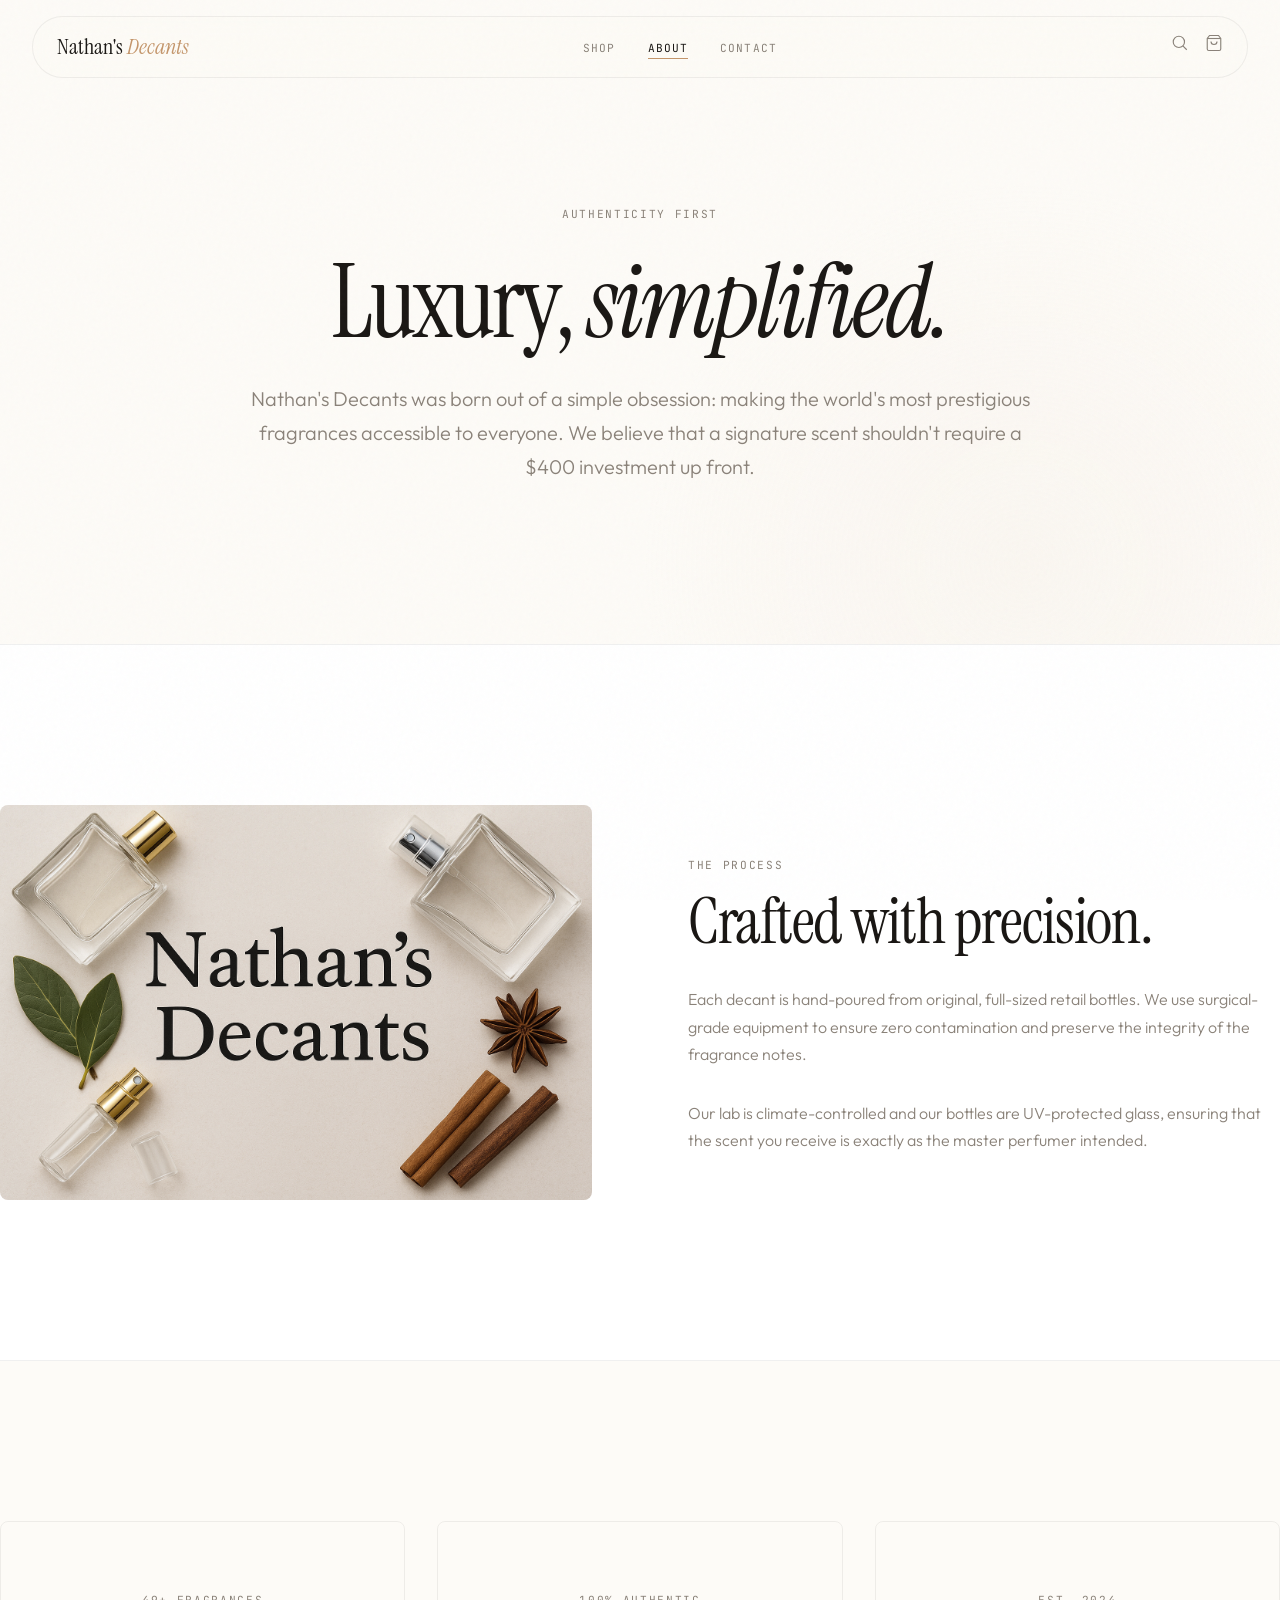
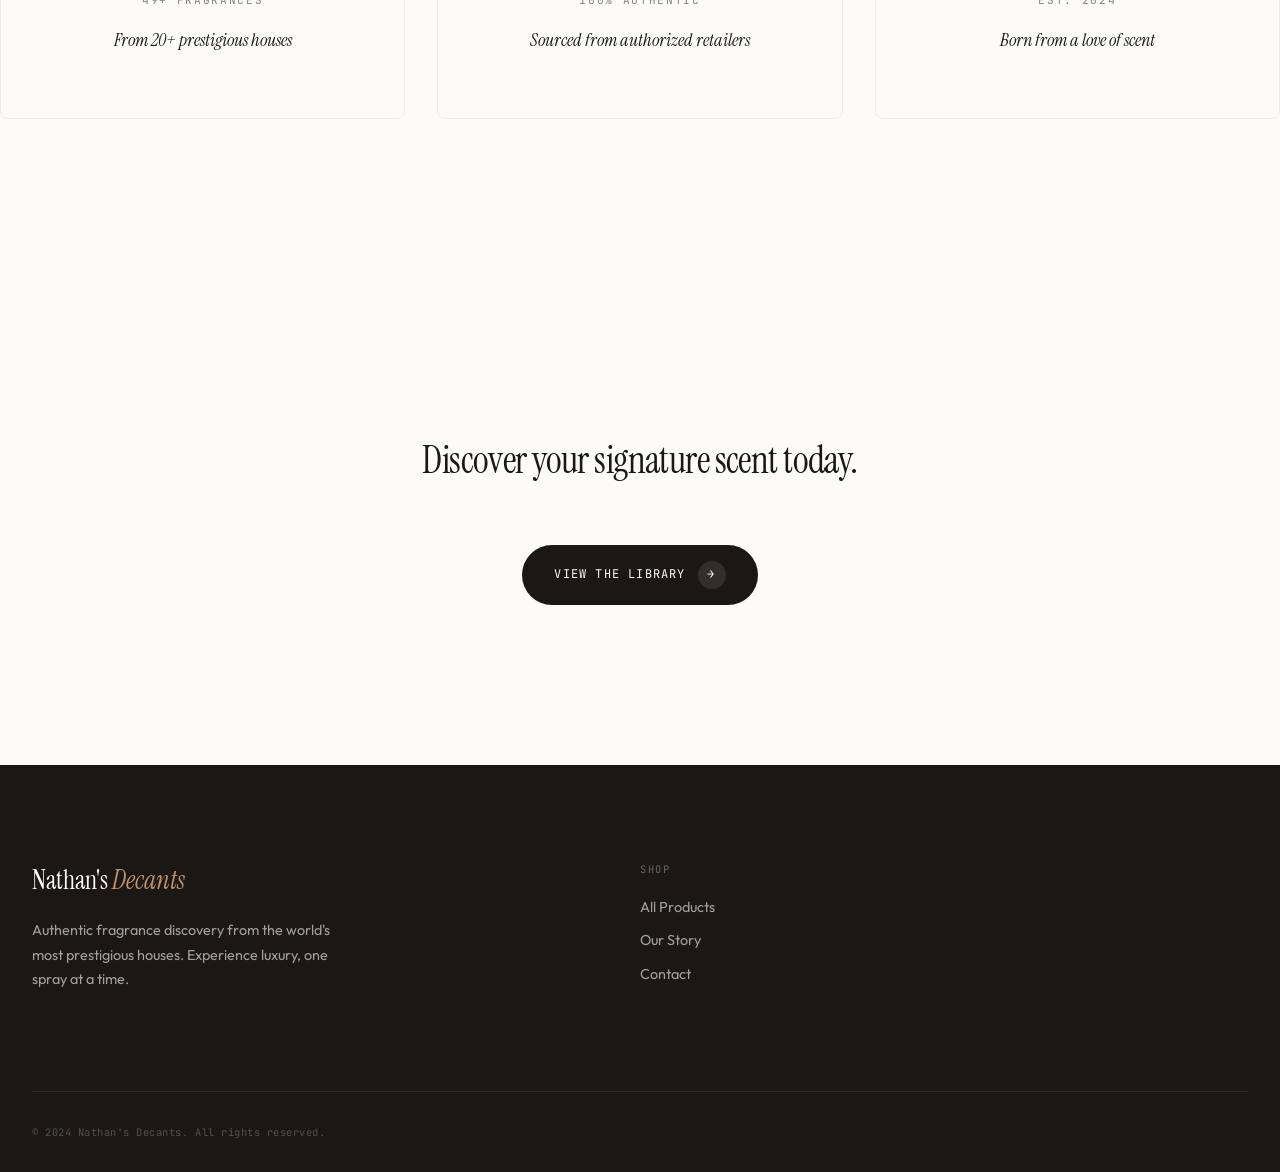
==== about.html @ 4e29169c "Initialize Nathan's Decants Modern Luxury Storefront" ====
<!DOCTYPE html>
<html lang="en">
<head>
    <meta charset="UTF-8">
    <meta name="viewport" content="width=device-width, initial-scale=1.0">
    <meta name="description" content="The story behind Nathan's Decants — authentic luxury fragrance discovery.">
    <title>Our Story — Nathan's Decants</title>
    <link rel="stylesheet" href="assets/theme.css">
</head>
<body>
    <div class="ambient-orb"></div>
    <a href="#main" class="skip-link">Skip to content</a>

    <header class="site-header">
        <div class="header-pill">
            <a href="index.html" class="logo">Nathan's <em>Decants</em></a>
            <nav class="main-nav">
                <ul>
                    <li><a href="collection.html" class="nav-link">Shop</a></li>
                    <li><a href="about.html" class="nav-link active">About</a></li>
                    <li><a href="contact.html" class="nav-link">Contact</a></li>
                </ul>
            </nav>
            <div class="header-icons">
                <a href="#" id="searchTrigger" aria-label="Search">
                    <svg width="18" height="18" viewBox="0 0 24 24" fill="none" stroke="currentColor" stroke-width="1.5"><circle cx="10.5" cy="10.5" r="7.5"/><path d="m21 21-5.2-5.2"/></svg>
                </a>
                <a href="cart.html" aria-label="Cart">
                    <svg width="18" height="18" viewBox="0 0 24 24" fill="none" stroke="currentColor" stroke-width="1.5"><path d="M6 2 3 6v14a2 2 0 0 0 2 2h14a2 2 0 0 0 2-2V6l-3-4Z"/><path d="M3 6h18"/><path d="M16 10a4 4 0 0 1-8 0"/></svg>
                    <span class="cart-count">0</span>
                </a>
                <button class="mobile-menu-toggle" aria-label="Menu">
                    <svg width="22" height="22" viewBox="0 0 24 24" fill="none" stroke="currentColor" stroke-width="1.5"><path d="M3 12h18M3 6h18M3 18h18"/></svg>
                </button>
            </div>
        </div>
    </header>

    <div class="mobile-menu-overlay" id="mobileMenu">
        <button class="mobile-menu-close" aria-label="Close menu">&times;</button>
        <a href="collection.html">Shop</a>
        <a href="about.html">About</a>
        <a href="contact.html">Contact</a>
    </div>

    <!-- SEARCH OVERLAY -->
    <div class="search-overlay" id="searchOverlay" role="dialog" aria-label="Search fragrances">
        <div class="search-box">
            <div class="search-input-row">
                <svg width="18" height="18" viewBox="0 0 24 24" fill="none" stroke="currentColor" stroke-width="1.5"><circle cx="10.5" cy="10.5" r="7.5"/><path d="m21 21-5.2-5.2"/></svg>
                <input type="search" id="searchInput" placeholder="Search fragrances, houses..." autocomplete="off">
                <button id="searchClose" aria-label="Close search">&times;</button>
            </div>
            <div id="searchResults" class="search-results"></div>
        </div>
    </div>

    <main id="main">
        <section class="container" style="padding-top: 200px; padding-bottom: var(--space-2xl);">
            <div style="max-width: 800px; margin: 0 auto; text-align: center;">
                <span class="eyebrow reveal" style="margin-bottom: 2rem;">Authenticity First</span>
                <h1 class="display-xl reveal" style="margin-bottom: var(--space-md);">Luxury, <em>simplified.</em></h1>
                <p class="body-text reveal" style="margin: 0 auto; font-size: 1.25rem;">Nathan's Decants was born out of a simple obsession: making the world's most prestigious fragrances accessible to everyone. We believe that a signature scent shouldn't require a $400 investment up front.</p>
            </div>
        </section>

        <section style="background: var(--surface); border-top: 1px solid var(--border); border-bottom: 1px solid var(--border);" class="reveal">
            <div class="container section-gap-lg">
                <div style="display: grid; grid-template-columns: 1fr 1fr; gap: var(--space-xl); align-items: center;">
                    <div>
                        <img src="assets/hero.png" alt="Nathan's decanting process" style="border-radius: var(--radius-md); filter: grayscale(0.2);">
                    </div>
                    <div>
                        <span class="eyebrow" style="margin-bottom: var(--space-sm);">The Process</span>
                        <h2 class="display-lg" style="margin-bottom: var(--space-md);">Crafted with precision.</h2>
                        <p class="body-text" style="margin-bottom: var(--space-md);">Each decant is hand-poured from original, full-sized retail bottles. We use surgical-grade equipment to ensure zero contamination and preserve the integrity of the fragrance notes.</p>
                        <p class="body-text">Our lab is climate-controlled and our bottles are UV-protected glass, ensuring that the scent you receive is exactly as the master perfumer intended.</p>
                    </div>
                </div>
            </div>
        </section>

        <section class="container section-gap-lg reveal">
            <div style="display: grid; grid-template-columns: repeat(3, 1fr); gap: var(--space-md); text-align: center;">
                <div style="padding: var(--space-lg) var(--space-md); border: 1px solid var(--border); border-radius: var(--radius-md);">
                    <span class="eyebrow" style="margin-bottom: var(--space-sm);">49+ Fragrances</span>
                    <p style="font-family: var(--font-display); font-style: italic; font-size: 1.1rem;">From 20+ prestigious houses</p>
                </div>
                <div style="padding: var(--space-lg) var(--space-md); border: 1px solid var(--border); border-radius: var(--radius-md);">
                    <span class="eyebrow" style="margin-bottom: var(--space-sm);">100% Authentic</span>
                    <p style="font-family: var(--font-display); font-style: italic; font-size: 1.1rem;">Sourced from authorized retailers</p>
                </div>
                <div style="padding: var(--space-lg) var(--space-md); border: 1px solid var(--border); border-radius: var(--radius-md);">
                    <span class="eyebrow" style="margin-bottom: var(--space-sm);">Est. 2024</span>
                    <p style="font-family: var(--font-display); font-style: italic; font-size: 1.1rem;">Born from a love of scent</p>
                </div>
            </div>
        </section>

        <section class="container section-gap-lg reveal" style="text-align: center;">
            <h2 class="display-md" style="margin-bottom: var(--space-lg);">Discover your signature scent today.</h2>
            <a href="collection.html" class="btn btn--primary">View the Library <span class="btn-arrow">→</span></a>
        </section>
    </main>

    <footer class="site-footer">
        <div class="container">
            <div class="footer-grid">
                <div class="footer-brand">
                    <h3>Nathan's <em style="font-style:italic; color: var(--accent);">Decants</em></h3>
                    <p>Authentic fragrance discovery from the world's most prestigious houses. Experience luxury, one spray at a time.</p>
                </div>
                <div class="footer-col">
                    <h4>Shop</h4>
                    <ul>
                        <li><a href="collection.html">All Products</a></li>
                        <li><a href="about.html">Our Story</a></li>
                        <li><a href="contact.html">Contact</a></li>
                    </ul>
                </div>
            </div>
            <div class="footer-bottom">
                <p>&copy; 2024 Nathan's Decants. All rights reserved.</p>
            </div>
        </div>
    </footer>

    <script src="assets/cart.js"></script>
    <script>
    document.addEventListener('DOMContentLoaded', () => {
        document.getElementById('searchClose')?.addEventListener('click', () => {
            document.getElementById('searchOverlay').classList.remove('active');
        });
    });
    </script>
</body>
</html>
---- assets/theme.css ----
/*
  Nathan's Decants — Premium Theme
  Vibe: Editorial Luxury
  Variance: 8 | Motion: 6 | Density: 4
  
  Taste-Skill Compliant:
  - NO Inter, Roboto, Arial
  - NO pure #000000
  - NO neon/purple AI gradients
  - NO centered hero (variance > 4)
  - NO 3-column equal card grid
  - NO generic shadows
  - Single accent color, saturation < 80%
*/

/* ═══════════════════════════════════════════════════
   0. FONT IMPORTS
   ═══════════════════════════════════════════════════ */
@import url('https://fonts.googleapis.com/css2?family=Instrument+Serif:ital@0;1&family=Outfit:wght@300;400;500;600&family=JetBrains+Mono:wght@400;500&display=swap');

/* ═══════════════════════════════════════════════════
   1. DESIGN TOKENS
   ═══════════════════════════════════════════════════ */
:root {
  /* Warm Monochrome Palette — single accent */
  --canvas:       #FDFBF7;
  --surface:      #FFFFFF;
  --ink:          #1a1714;
  --ink-secondary:#8a8279;
  --ink-tertiary: #b5aea5;
  --border:       rgba(0,0,0,0.06);
  --border-hover: rgba(0,0,0,0.12);
  
  /* Single accent: Deep Amber (sat < 80%) */
  --accent:       #c4956a;
  --accent-hover: #a87c55;
  --accent-soft:  #f5ece3;
  
  /* Typography */
  --font-display: 'Instrument Serif', serif;
  --font-body:    'Outfit', sans-serif;
  --font-mono:    'JetBrains Mono', monospace;
  
  /* Spacing (generous — density 4) */
  --space-xs:  0.5rem;
  --space-sm:  1rem;
  --space-md:  2rem;
  --space-lg:  4rem;
  --space-xl:  6rem;
  --space-2xl: 10rem;
  
  /* Motion — fluid cubic bezier, no linear */
  --ease-out:   cubic-bezier(0.16, 1, 0.3, 1);
  --ease-spring: cubic-bezier(0.32, 0.72, 0, 1);
  --duration:   0.6s;
  --duration-fast: 0.3s;
  
  /* Layout */
  --max-width: 1400px;
  --radius-sm: 4px;
  --radius-md: 8px;
  --radius-lg: 2rem;
}

/* ═══════════════════════════════════════════════════
   2. RESET & BASE
   ═══════════════════════════════════════════════════ */
*, *::before, *::after {
  box-sizing: border-box;
  margin: 0;
  padding: 0;
}

html {
  scroll-behavior: smooth;
  -webkit-font-smoothing: antialiased;
  -moz-osx-font-smoothing: grayscale;
}

body {
  font-family: var(--font-body);
  font-weight: 400;
  color: var(--ink);
  background: var(--canvas);
  line-height: 1.6;
  overflow-x: hidden;
}

/* Noise/grain overlay — fixed, pointer-events-none (perf safe) */
body::after {
  content: '';
  position: fixed;
  inset: 0;
  z-index: 9999;
  pointer-events: none;
  opacity: 0.025;
  background-image: url("data:image/svg+xml,%3Csvg viewBox='0 0 256 256' xmlns='http://www.w3.org/2000/svg'%3E%3Cfilter id='noise'%3E%3CfeTurbulence type='fractalNoise' baseFrequency='0.9' numOctaves='4' stitchTiles='stitch'/%3E%3C/filter%3E%3Crect width='100%25' height='100%25' filter='url(%23noise)'/%3E%3C/svg%3E");
  background-repeat: repeat;
}

/* ═══════════════════════════════════════════════════
   3. TYPOGRAPHY
   ═══════════════════════════════════════════════════ */
h1, h2, h3, h4 {
  font-family: var(--font-display);
  font-weight: 400;
  color: var(--ink);
}

/* Display — massive, track-tight */
.display-xl {
  font-size: clamp(3rem, 8vw, 7rem);
  line-height: 0.92;
  letter-spacing: -0.03em;
}

.display-lg {
  font-size: clamp(2rem, 5vw, 4rem);
  line-height: 1;
  letter-spacing: -0.02em;
}

.display-md {
  font-size: clamp(1.5rem, 3vw, 2.5rem);
  line-height: 1.1;
  letter-spacing: -0.015em;
}

/* Eyebrow labels */
.eyebrow {
  font-family: var(--font-mono);
  font-size: 0.7rem;
  text-transform: uppercase;
  letter-spacing: 0.15em;
  color: var(--ink-secondary);
  display: inline-block;
}

/* Body */
.body-text {
  max-width: 65ch;
  color: var(--ink-secondary);
  font-size: 1rem;
  line-height: 1.7;
  font-weight: 300;
}

a {
  text-decoration: none;
  color: inherit;
  transition: color var(--duration-fast) var(--ease-out);
}

ul { list-style: none; }

img {
  max-width: 100%;
  height: auto;
  display: block;
}

/* ═══════════════════════════════════════════════════
   4. LAYOUT CONTAINERS
   ═══════════════════════════════════════════════════ */
.container {
  max-width: var(--max-width);
  margin: 0 auto;
  padding: 0 var(--space-md);
}

.section-gap {
  padding: var(--space-xl) 0;
}

.section-gap-lg {
  padding: var(--space-2xl) 0;
}

/* ═══════════════════════════════════════════════════
   5. HEADER — Floating glass pill (detached)
   ═══════════════════════════════════════════════════ */
.site-header {
  position: fixed;
  top: 0;
  left: 0;
  right: 0;
  z-index: 100;
  padding: var(--space-sm) var(--space-md);
  transition: all var(--duration) var(--ease-out);
}

.header-pill {
  max-width: var(--max-width);
  margin: 0 auto;
  display: flex;
  justify-content: space-between;
  align-items: center;
  padding: 0.75rem 1.5rem;
  background: rgba(253, 251, 247, 0.7);
  backdrop-filter: blur(20px) saturate(1.4);
  -webkit-backdrop-filter: blur(20px) saturate(1.4);
  border: 1px solid var(--border);
  border-radius: 100px;
  transition: all var(--duration) var(--ease-out);
}

.header-pill:hover {
  border-color: var(--border-hover);
}

.logo {
  font-family: var(--font-display);
  font-size: 1.4rem;
  color: var(--ink);
  white-space: nowrap;
}

.logo em {
  font-style: italic;
  color: var(--accent);
}

.main-nav ul {
  display: flex;
  gap: var(--space-md);
  align-items: center;
}

.nav-link {
  font-family: var(--font-mono);
  font-size: 0.7rem;
  text-transform: uppercase;
  letter-spacing: 0.1em;
  color: var(--ink-secondary);
  position: relative;
  padding: 0.25rem 0;
  transition: color var(--duration-fast) var(--ease-out);
}

.nav-link::after {
  content: '';
  position: absolute;
  bottom: 0;
  left: 0;
  width: 0;
  height: 1px;
  background: var(--accent);
  transition: width var(--duration-fast) var(--ease-out);
}

.nav-link:hover {
  color: var(--ink);
}

.nav-link:hover::after {
  width: 100%;
}

.header-icons {
  display: flex;
  gap: var(--space-sm);
  align-items: center;
}

.header-icons a {
  color: var(--ink-secondary);
  transition: color var(--duration-fast) var(--ease-out);
}

.header-icons a:hover {
  color: var(--ink);
}

.cart-count {
  font-family: var(--font-mono);
  font-size: 0.65rem;
  vertical-align: super;
}

/* ═══════════════════════════════════════════════════
   6. HERO — Asymmetric Split (variance 8, NOT centered)
   ═══════════════════════════════════════════════════ */
.hero {
  min-height: 90vh;
  display: grid;
  grid-template-columns: 1fr 1.1fr;
  gap: var(--space-lg);
  align-items: center;
  position: relative;
  padding-top: 120px;
}

.hero-text {
  padding: var(--space-lg) 0;
}

.hero-image {
  height: 100%;
  display: flex;
  align-items: center;
  justify-content: center;
  position: relative;
}

.hero-image-inner {
  width: 100%;
  height: 80vh;
  background: #f4efea;
  border-radius: var(--radius-sm);
  overflow: hidden;
  position: relative;
}

.hero-image img {
  width: 100%;
  height: 100%;
  object-fit: cover;
  transition: transform 1.2s var(--ease-spring);
}

.hero-image:hover img {
  transform: scale(1.03);
}

/* Stylistic fade from image → background */
.hero-image::after {
  content: '';
  position: absolute;
  bottom: 0;
  left: 0;
  right: 0;
  height: 30%;
  background: linear-gradient(to top, var(--canvas), transparent);
  pointer-events: none;
}

.hero-meta {
  display: flex;
  align-items: center;
  gap: var(--space-md);
}

/* ═══════════════════════════════════════════════════
   7. BUTTONS — Tactile, no neon glow
   ═══════════════════════════════════════════════════ */
.btn {
  display: inline-flex;
  align-items: center;
  gap: 0.75rem;
  font-family: var(--font-mono);
  font-size: 0.75rem;
  text-transform: uppercase;
  letter-spacing: 0.1em;
  padding: 1rem 2rem;
  border: none;
  cursor: pointer;
  transition: all var(--duration-fast) var(--ease-out);
  position: relative;
}

.btn:active {
  transform: scale(0.98) translateY(1px);
}

.btn--primary {
  background: var(--ink);
  color: var(--canvas);
  border-radius: 100px;
}

.btn--primary:hover {
  background: #2a2520;
}

.btn--primary .btn-arrow {
  display: inline-flex;
  align-items: center;
  justify-content: center;
  width: 28px;
  height: 28px;
  border-radius: 50%;
  background: rgba(255,255,255,0.1);
  transition: all var(--duration-fast) var(--ease-out);
}

.btn--primary:hover .btn-arrow {
  transform: translateX(2px) translateY(-1px);
  background: rgba(255,255,255,0.15);
}

.btn--outline {
  background: transparent;
  border: 1px solid var(--border);
  color: var(--ink);
  border-radius: 100px;
}

.btn--outline:hover {
  border-color: var(--ink);
}

.btn--ghost {
  background: none;
  border: none;
  padding: 0;
  color: var(--ink);
  border-bottom: 1px solid currentColor;
  border-radius: 0;
  letter-spacing: 0.08em;
}

.btn--ghost:hover {
  color: var(--accent);
}

/* ═══════════════════════════════════════════════════
   8. FEATURED COLLECTION — Asymmetric Bento grid
   ═══════════════════════════════════════════════════ */
.featured-section {
  background: var(--canvas);
}

.section-header {
  display: flex;
  justify-content: space-between;
  align-items: flex-end;
  margin-bottom: var(--space-lg);
  padding-bottom: var(--space-md);
  border-bottom: 1px solid var(--border);
}

.section-header-left {
  max-width: 600px;
}

/* Asymmetric bento — NOT 3 equal columns */
.product-grid {
  display: grid;
  grid-template-columns: 1.4fr 1fr;
  gap: var(--space-md);
}

.product-grid .product-card:nth-child(1) {
  grid-row: span 2;
}

/* ═══════════════════════════════════════════════════
   9. PRODUCT CARDS — Editorial, no generic card chrome
   ═══════════════════════════════════════════════════ */
.product-card {
  position: relative;
  overflow: hidden;
  cursor: pointer;
  transition: transform var(--duration) var(--ease-spring);
}

.product-card:hover {
  transform: translateY(-4px);
}

.product-card__image {
  position: relative;
  background: #fbf9f6;
  aspect-ratio: 3/4;
  border-radius: var(--radius-sm);
  display: flex;
  align-items: center;
  justify-content: center;
  padding: var(--space-md);
  transition: background 0.3s var(--ease-out);
}

.product-grid .product-card:nth-child(1) .product-card__image {
  aspect-ratio: auto;
  min-height: 500px;
  padding: var(--space-xl);
}

.product-card__image img {
  width: auto;
  height: auto;
  max-width: 100%;
  max-height: 100%;
  object-fit: contain;
  transition: transform 0.8s var(--ease-spring);
  filter: drop-shadow(0 15px 30px rgba(0,0,0,0.04));
}

.product-card:hover .product-card__image img {
  transform: scale(1.04);
}

.product-card__info {
  padding: var(--space-sm) 0;
}

.product-card__title {
  font-family: var(--font-body);
  font-size: 0.95rem;
  font-weight: 500;
  margin-bottom: 0.25rem;
}

.product-card__price {
  font-family: var(--font-mono);
  font-size: 0.8rem;
  color: var(--ink-secondary);
}

.product-card__badge {
  position: absolute;
  top: var(--space-sm);
  left: var(--space-sm);
  font-family: var(--font-mono);
  font-size: 0.6rem;
  text-transform: uppercase;
  letter-spacing: 0.1em;
  padding: 0.3rem 0.75rem;
  background: var(--ink);
  color: var(--canvas);
  border-radius: 100px;
  z-index: 2;
}

.product-card__quick-add {
  position: absolute;
  bottom: var(--space-sm);
  right: var(--space-sm);
  width: 40px;
  height: 40px;
  background: var(--surface);
  border: 1px solid var(--border);
  border-radius: 50%;
  display: flex;
  align-items: center;
  justify-content: center;
  font-size: 1.2rem;
  color: var(--ink);
  opacity: 0;
  transform: translateY(8px);
  transition: all var(--duration-fast) var(--ease-out);
  cursor: pointer;
  z-index: 2;
}

.product-card:hover .product-card__quick-add {
  opacity: 1;
  transform: translateY(0);
}

.product-card__quick-add:hover {
  background: var(--ink);
  color: var(--surface);
  border-color: var(--ink);
}

/* ═══════════════════════════════════════════════════
   10. VALUE PROPOSITION — Horizontal split with dividers
   ═══════════════════════════════════════════════════ */
.value-strip {
  display: grid;
  grid-template-columns: repeat(3, 1fr);
  border-top: 1px solid var(--border);
  border-bottom: 1px solid var(--border);
}

.value-item {
  padding: var(--space-lg) var(--space-md);
  border-right: 1px solid var(--border);
  text-align: center;
}

.value-item:last-child {
  border-right: none;
}

.value-item .eyebrow {
  display: block;
  margin-bottom: var(--space-xs);
}

.value-item p {
  font-family: var(--font-display);
  font-size: 1.2rem;
  color: var(--ink);
  font-style: italic;
}

/* ═══════════════════════════════════════════════════
   11. NEWSLETTER — Asymmetric editorial
   ═══════════════════════════════════════════════════ */
.newsletter-section {
  display: grid;
  grid-template-columns: 1fr 1fr;
  gap: var(--space-lg);
  align-items: center;
}

.newsletter-form {
  display: flex;
  gap: 0;
  border-bottom: 1px solid var(--ink);
}

.newsletter-form input {
  flex: 1;
  padding: var(--space-sm) 0;
  border: none;
  background: transparent;
  font-family: var(--font-body);
  font-size: 1rem;
  color: var(--ink);
  outline: none;
}

.newsletter-form input::placeholder {
  color: var(--ink-tertiary);
}

.newsletter-form button {
  background: none;
  border: none;
  font-family: var(--font-mono);
  font-size: 0.7rem;
  text-transform: uppercase;
  letter-spacing: 0.1em;
  color: var(--ink);
  cursor: pointer;
  transition: color var(--duration-fast) var(--ease-out);
}

.newsletter-form button:hover {
  color: var(--accent);
}

/* ═══════════════════════════════════════════════════
   12. FOOTER — Refined, no link farm
   ═══════════════════════════════════════════════════ */
.site-footer {
  background: var(--ink);
  color: rgba(253,251,247,0.6);
  padding: var(--space-xl) 0 var(--space-md);
}

.footer-grid {
  display: grid;
  grid-template-columns: 2fr 1fr 1fr;
  gap: var(--space-lg);
  padding-bottom: var(--space-xl);
  border-bottom: 1px solid rgba(255,255,255,0.08);
}

.footer-brand h3 {
  font-family: var(--font-display);
  font-size: 1.6rem;
  color: var(--canvas);
  margin-bottom: var(--space-sm);
}

.footer-brand p {
  max-width: 35ch;
  font-size: 0.9rem;
  line-height: 1.7;
}

.footer-col h4 {
  font-family: var(--font-mono);
  font-size: 0.65rem;
  text-transform: uppercase;
  letter-spacing: 0.15em;
  color: rgba(253,251,247,0.35);
  margin-bottom: var(--space-sm);
}

.footer-col li {
  margin-bottom: 0.5rem;
}

.footer-col a {
  font-size: 0.9rem;
  transition: color var(--duration-fast) var(--ease-out);
}

.footer-col a:hover {
  color: var(--canvas);
}

.footer-bottom {
  display: flex;
  justify-content: space-between;
  align-items: center;
  padding-top: var(--space-md);
  font-family: var(--font-mono);
  font-size: 0.65rem;
  letter-spacing: 0.05em;
  color: rgba(253,251,247,0.25);
}

.footer-bottom a {
  color: rgba(253,251,247,0.25);
}

.footer-bottom a:hover {
  color: var(--canvas);
}

.footer-socials {
  display: flex;
  gap: var(--space-sm);
}

/* ═══════════════════════════════════════════════════
   13. SCROLL ENTRY ANIMATIONS — Staggered cascade
   ═══════════════════════════════════════════════════ */
.reveal {
  opacity: 0;
  transform: translateY(20px);
  transition: opacity 0.8s var(--ease-out),
              transform 0.8s var(--ease-out);
}

.reveal.visible {
  opacity: 1;
  transform: translateY(0);
}

/* Staggered children */
.stagger-children > * {
  opacity: 0;
  transform: translateY(16px);
  transition: opacity 0.6s var(--ease-out),
              transform 0.6s var(--ease-out);
}

.stagger-children.visible > *:nth-child(1) { transition-delay: 0ms; }
.stagger-children.visible > *:nth-child(2) { transition-delay: 80ms; }
.stagger-children.visible > *:nth-child(3) { transition-delay: 160ms; }
.stagger-children.visible > *:nth-child(4) { transition-delay: 240ms; }
.stagger-children.visible > *:nth-child(5) { transition-delay: 320ms; }
.stagger-children.visible > *:nth-child(6) { transition-delay: 400ms; }

.stagger-children.visible > * {
  opacity: 1;
  transform: translateY(0);
}

/* Hero-specific animations */
.hero-text .eyebrow,
.hero-text .hero-title,
.hero-text .hero-subtitle,
.hero-text .hero-meta {
  opacity: 0;
  transform: translateY(24px);
  animation: revealUp 0.9s var(--ease-out) forwards;
}

.hero-text .eyebrow      { animation-delay: 0.18s; }
.hero-text .hero-title    { animation-delay: 0.3s; }
.hero-text .hero-subtitle { animation-delay: 0.48s; }
.hero-text .hero-meta     { animation-delay: 0.62s; }

.hero-image img {
  opacity: 0;
  transform: scale(1.06);
  animation: revealScale 1.4s var(--ease-spring) 0.3s forwards;
}

@keyframes revealUp {
  to {
    opacity: 1;
    transform: translateY(0);
  }
}

@keyframes revealScale {
  to {
    opacity: 1;
    transform: scale(1);
  }
}

/* ═══════════════════════════════════════════════════
   14. RESPONSIVE — Aggressive mobile collapse
   ═══════════════════════════════════════════════════ */
@media (max-width: 768px) {
  .hero {
    grid-template-columns: 1fr;
    min-height: auto;
    padding-top: 80px;
  }

  .hero-text {
    padding: var(--space-lg) var(--space-md);
    order: 2;
  }

  .hero-image {
    order: 1;
    min-height: 50vh;
  }

  .hero-title {
    font-size: clamp(2.5rem, 10vw, 4rem);
  }

  .product-grid {
    grid-template-columns: 1fr;
  }

  .product-grid .product-card:nth-child(1) {
    grid-row: span 1;
  }

  .product-grid .product-card:nth-child(1) .product-card__image {
    aspect-ratio: 3/4;
  }

  .value-strip {
    grid-template-columns: 1fr;
  }

  .value-item {
    border-right: none;
    border-bottom: 1px solid var(--border);
  }

  .value-item:last-child {
    border-bottom: none;
  }

  .newsletter-section {
    grid-template-columns: 1fr;
  }

  .footer-grid {
    grid-template-columns: 1fr;
  }

  .main-nav {
    display: none;
  }

  .header-pill {
    padding: 0.5rem 1rem;
  }

  .section-header {
    flex-direction: column;
    align-items: flex-start;
    gap: var(--space-sm);
  }

  .section-gap {
    padding: var(--space-lg) 0;
  }

  .section-gap-lg {
    padding: var(--space-xl) 0;
  }
}

/* ═══════════════════════════════════════════════════
   15. MOBILE MENU OVERLAY
   ═══════════════════════════════════════════════════ */
.mobile-menu-toggle {
  display: none;
  background: none;
  border: none;
  cursor: pointer;
  padding: 4px;
  color: var(--ink);
}

@media (max-width: 768px) {
  .mobile-menu-toggle {
    display: block;
  }
}

.mobile-menu-overlay {
  position: fixed;
  inset: 0;
  z-index: 200;
  background: rgba(253,251,247,0.95);
  backdrop-filter: blur(40px);
  -webkit-backdrop-filter: blur(40px);
  display: flex;
  flex-direction: column;
  align-items: center;
  justify-content: center;
  gap: var(--space-md);
  opacity: 0;
  pointer-events: none;
  transition: opacity var(--duration) var(--ease-out);
}

.mobile-menu-overlay.active {
  opacity: 1;
  pointer-events: all;
}

.mobile-menu-overlay a {
  font-family: var(--font-display);
  font-size: 2.5rem;
  color: var(--ink);
  opacity: 0;
  transform: translateY(16px);
  transition: opacity 0.5s var(--ease-out),
              transform 0.5s var(--ease-out);
}

.mobile-menu-overlay.active a:nth-child(1) { transition-delay: 0.1s; opacity: 1; transform: translateY(0); }
.mobile-menu-overlay.active a:nth-child(2) { transition-delay: 0.15s; opacity: 1; transform: translateY(0); }
.mobile-menu-overlay.active a:nth-child(3) { transition-delay: 0.2s; opacity: 1; transform: translateY(0); }
.mobile-menu-overlay.active a:nth-child(4) { transition-delay: 0.25s; opacity: 1; transform: translateY(0); }

.mobile-menu-close {
  position: absolute;
  top: var(--space-md);
  right: var(--space-md);
  background: none;
  border: none;
  font-size: 2rem;
  cursor: pointer;
  color: var(--ink);
}

/* ═══════════════════════════════════════════════════
   16. AMBIENT BACKGROUND ELEMENT
   ═══════════════════════════════════════════════════ */
.ambient-orb {
  position: fixed;
  top: 20%;
  right: -10%;
  width: 60vw;
  height: 60vw;
  background: radial-gradient(circle, var(--accent-soft) 0%, transparent 70%);
  opacity: 0.3;
  pointer-events: none;
  z-index: -1;
  animation: orbFloat 25s ease-in-out infinite alternate;
}

@keyframes orbFloat {
  0% { transform: translate(0, 0); }
  100% { transform: translate(-5%, 10%); }
}

/* ═══════════════════════════════════════════════════
   17. SELECTION & FOCUS
   ═══════════════════════════════════════════════════ */
::selection {
  background: var(--accent-soft);
  color: var(--ink);
}

:focus-visible {
  outline: 2px solid var(--accent);
  outline-offset: 2px;
}

/* Skip to content — accessibility */
.skip-link {
  position: absolute;
  left: -9999px;
  top: var(--space-sm);
  padding: var(--space-xs) var(--space-sm);
  background: var(--ink);
  color: var(--canvas);
  font-family: var(--font-mono);
  font-size: 0.75rem;
  z-index: 999;
  border-radius: var(--radius-sm);
}

.skip-link:focus {
  left: var(--space-sm);
}

/* ═══════════════════════════════════════════════════
   18. ACTIVE NAV STATE
   ═══════════════════════════════════════════════════ */
.nav-link.active,
.nav-link--active {
  color: var(--ink);
}

.nav-link.active::after {
  width: 100%;
}

/* ═══════════════════════════════════════════════════
   19. TOAST NOTIFICATIONS
   ═══════════════════════════════════════════════════ */
#nd-toast-container {
  position: fixed;
  bottom: var(--space-md);
  right: var(--space-md);
  z-index: 9000;
  display: flex;
  flex-direction: column;
  gap: 0.5rem;
  pointer-events: none;
}

.nd-toast {
  display: flex;
  align-items: center;
  gap: 0.5rem;
  background: var(--ink);
  color: var(--canvas);
  padding: 0.75rem 1.25rem;
  border-radius: 100px;
  font-family: var(--font-mono);
  font-size: 0.7rem;
  letter-spacing: 0.05em;
  opacity: 0;
  transform: translateY(8px);
  transition: opacity 0.3s var(--ease-out), transform 0.3s var(--ease-out);
  white-space: nowrap;
}

.nd-toast.visible {
  opacity: 1;
  transform: translateY(0);
}

/* ═══════════════════════════════════════════════════
   20. SEARCH OVERLAY
   ═══════════════════════════════════════════════════ */
.search-overlay {
  position: fixed;
  inset: 0;
  z-index: 300;
  background: rgba(26, 23, 20, 0.6);
  backdrop-filter: blur(8px);
  -webkit-backdrop-filter: blur(8px);
  display: flex;
  align-items: flex-start;
  justify-content: center;
  padding-top: 120px;
  opacity: 0;
  pointer-events: none;
  transition: opacity 0.3s var(--ease-out);
}

.search-overlay.active {
  opacity: 1;
  pointer-events: all;
}

.search-box {
  background: var(--surface);
  border-radius: var(--radius-md);
  width: min(640px, calc(100vw - 2rem));
  box-shadow: 0 24px 64px rgba(0,0,0,0.2);
  overflow: hidden;
  transform: translateY(-12px);
  transition: transform 0.3s var(--ease-out);
}

.search-overlay.active .search-box {
  transform: translateY(0);
}

.search-input-row {
  display: flex;
  align-items: center;
  gap: var(--space-sm);
  padding: var(--space-sm) var(--space-md);
  border-bottom: 1px solid var(--border);
}

.search-input-row svg {
  color: var(--ink-tertiary);
  flex-shrink: 0;
}

#searchInput {
  flex: 1;
  border: none;
  background: transparent;
  font-family: var(--font-body);
  font-size: 1rem;
  color: var(--ink);
  outline: none;
  padding: 0.25rem 0;
}

#searchInput::placeholder {
  color: var(--ink-tertiary);
}

#searchClose {
  background: none;
  border: none;
  font-size: 1.4rem;
  color: var(--ink-tertiary);
  cursor: pointer;
  padding: 0;
  line-height: 1;
  transition: color 0.2s var(--ease-out);
}

#searchClose:hover {
  color: var(--ink);
}

.search-results {
  max-height: 400px;
  overflow-y: auto;
  padding: var(--space-xs) 0;
}

.search-hint {
  font-family: var(--font-mono);
  font-size: 0.7rem;
  color: var(--ink-tertiary);
  text-align: center;
  padding: var(--space-md);
}

.search-result-item {
  display: flex;
  align-items: center;
  gap: var(--space-sm);
  padding: 0.75rem var(--space-md);
  transition: background 0.2s var(--ease-out);
  text-decoration: none;
  color: var(--ink);
}

.search-result-item:hover {
  background: var(--canvas);
}

.search-result-img {
  width: 48px;
  height: 60px;
  background: #fbf9f6;
  border-radius: var(--radius-sm);
  display: flex;
  align-items: center;
  justify-content: center;
  flex-shrink: 0;
  overflow: hidden;
  padding: 4px;
}

.search-result-img img {
  max-width: 100%;
  max-height: 100%;
  object-fit: contain;
}

.search-result-info {
  display: flex;
  flex-direction: column;
  gap: 2px;
}

.search-result-vendor {
  font-family: var(--font-mono);
  font-size: 0.6rem;
  text-transform: uppercase;
  letter-spacing: 0.1em;
  color: var(--accent);
}

.search-result-title {
  font-size: 0.9rem;
  font-weight: 500;
}

.search-result-price {
  font-family: var(--font-mono);
  font-size: 0.7rem;
  color: var(--ink-secondary);
}

/* ═══════════════════════════════════════════════════
   21. LOADING SKELETON
   ═══════════════════════════════════════════════════ */
@keyframes shimmer {
  0%   { background-position: -400px 0; }
  100% { background-position: 400px 0; }
}

.skeleton {
  background: linear-gradient(90deg, #f0ede9 25%, #e8e4df 50%, #f0ede9 75%);
  background-size: 800px 100%;
  animation: shimmer 1.4s ease-in-out infinite;
  border-radius: var(--radius-sm);
}

.skeleton-card {
  display: flex;
  flex-direction: column;
  gap: 0.75rem;
}

.skeleton-img {
  aspect-ratio: 3/4;
  width: 100%;
}

.skeleton-line {
  height: 12px;
  width: 70%;
}

.skeleton-line--short {
  height: 10px;
  width: 40%;
}

/* ═══════════════════════════════════════════════════
   22. NEWSLETTER SUCCESS STATE
   ═══════════════════════════════════════════════════ */
.newsletter-success {
  display: flex;
  align-items: center;
  gap: 0.75rem;
  font-family: var(--font-mono);
  font-size: 0.75rem;
  letter-spacing: 0.05em;
  color: var(--ink);
  opacity: 0;
  transform: translateY(6px);
  transition: opacity 0.4s var(--ease-out), transform 0.4s var(--ease-out);
}

.newsletter-success.visible {
  opacity: 1;
  transform: translateY(0);
}

.newsletter-success svg {
  color: var(--accent);
  flex-shrink: 0;
}

/* ═══════════════════════════════════════════════════
   23. CONTACT FORM SUCCESS STATE
   ═══════════════════════════════════════════════════ */
.form-success {
  text-align: center;
  padding: var(--space-xl) var(--space-md);
  opacity: 0;
  transform: translateY(12px);
  transition: opacity 0.5s var(--ease-out), transform 0.5s var(--ease-out);
}

.form-success.visible {
  opacity: 1;
  transform: translateY(0);
}

.form-success svg {
  margin: 0 auto var(--space-sm);
  color: var(--accent);
}

.form-success h3 {
  margin-bottom: var(--space-xs);
}

.form-success p {
  color: var(--ink-secondary);
  font-size: 0.9rem;
}

/* ═══════════════════════════════════════════════════
   24. HERO ENHANCEMENTS
   ═══════════════════════════════════════════════════ */
.hero-proof {
  display: flex;
  align-items: center;
  gap: 0.75rem;
  margin-bottom: var(--space-md);
  opacity: 0;
  animation: revealUp 0.7s var(--ease-out) 0.1s forwards;
}

.hero-proof-stars {
  color: var(--accent);
  font-size: 0.85rem;
  letter-spacing: 0.05em;
}

.hero-proof-text {
  font-family: var(--font-mono);
  font-size: 0.65rem;
  text-transform: uppercase;
  letter-spacing: 0.1em;
  color: var(--ink-secondary);
}

.hero-proof-divider {
  width: 1px;
  height: 12px;
  background: var(--border-hover);
}

.hero-trust {
  display: flex;
  align-items: center;
  gap: var(--space-md);
  margin-top: var(--space-md);
  flex-wrap: wrap;
  opacity: 0;
  animation: revealUp 0.7s var(--ease-out) 0.75s forwards;
}

.hero-trust-item {
  display: flex;
  align-items: center;
  gap: 0.35rem;
  font-family: var(--font-mono);
  font-size: 0.62rem;
  text-transform: uppercase;
  letter-spacing: 0.08em;
  color: var(--ink-secondary);
}

.hero-trust-item svg {
  color: var(--accent);
  flex-shrink: 0;
}

/* Savings badge floating on image */
.hero-savings-badge {
  position: absolute;
  bottom: var(--space-md);
  left: var(--space-md);
  background: var(--ink);
  color: var(--canvas);
  border-radius: var(--radius-md);
  padding: var(--space-sm) var(--space-md);
  display: flex;
  flex-direction: column;
  gap: 0.2rem;
  z-index: 2;
  opacity: 0;
  animation: revealUp 0.9s var(--ease-out) 0.9s forwards;
}

.hero-savings-label {
  font-family: var(--font-mono);
  font-size: 0.6rem;
  text-transform: uppercase;
  letter-spacing: 0.12em;
  color: rgba(253,251,247,0.5);
}

.hero-savings-amount {
  font-family: var(--font-display);
  font-size: 2.5rem;
  line-height: 1;
  color: var(--canvas);
}

.hero-savings-sub {
  font-family: var(--font-mono);
  font-size: 0.6rem;
  text-transform: uppercase;
  letter-spacing: 0.1em;
  color: var(--accent);
}

/* ═══════════════════════════════════════════════════
   25. MARQUEE STRIP
   ═══════════════════════════════════════════════════ */
.marquee-strip {
  overflow: hidden;
  background: var(--ink);
  padding: 0.85rem 0;
  border-top: 1px solid rgba(255,255,255,0.06);
  border-bottom: 1px solid rgba(255,255,255,0.06);
}

.marquee-track {
  display: flex;
  width: max-content;
  animation: marqueeScroll 28s linear infinite;
  will-change: transform;
}

.marquee-track:hover {
  animation-play-state: paused;
}

.marquee-item {
  display: flex;
  align-items: center;
  gap: 1.5rem;
  padding: 0 2rem;
  font-family: var(--font-mono);
  font-size: 0.65rem;
  text-transform: uppercase;
  letter-spacing: 0.12em;
  color: rgba(253,251,247,0.5);
  white-space: nowrap;
}

.marquee-dot {
  width: 3px;
  height: 3px;
  border-radius: 50%;
  background: var(--accent);
  flex-shrink: 0;
}

@keyframes marqueeScroll {
  0%   { transform: translateX(0); }
  100% { transform: translateX(-50%); }
}

/* ═══════════════════════════════════════════════════
   26. VALUE PROPOSITION DARK SECTION
   ═══════════════════════════════════════════════════ */
.value-section {
  background: var(--ink);
  padding: var(--space-2xl) 0;
  overflow: hidden;
  position: relative;
}

.value-section::before {
  content: '';
  position: absolute;
  top: -30%;
  left: -10%;
  width: 50vw;
  height: 50vw;
  background: radial-gradient(circle, rgba(196,149,106,0.08) 0%, transparent 65%);
  pointer-events: none;
}

.value-section-inner {
  display: grid;
  grid-template-columns: 1fr 1fr;
  gap: var(--space-xl);
  align-items: center;
}

.value-section-text .eyebrow {
  color: var(--accent);
  margin-bottom: var(--space-md);
}

.value-section-text h2 {
  color: var(--canvas);
  font-size: clamp(2.5rem, 5vw, 4.5rem);
  line-height: 1;
  letter-spacing: -0.03em;
  margin-bottom: var(--space-md);
}

.value-section-text h2 em {
  color: var(--accent);
}

.value-section-text p {
  color: rgba(253,251,247,0.55);
  font-size: 1.05rem;
  line-height: 1.7;
  max-width: 42ch;
  font-weight: 300;
}

/* Price comparison visual */
.price-comparison {
  display: flex;
  align-items: center;
  gap: var(--space-md);
}

.price-card {
  flex: 1;
  padding: var(--space-md);
  border-radius: var(--radius-md);
  display: flex;
  flex-direction: column;
  gap: 0.4rem;
}

.price-card--retail {
  background: rgba(255,255,255,0.04);
  border: 1px solid rgba(255,255,255,0.08);
}

.price-card--decant {
  background: var(--accent);
  border: 1px solid var(--accent);
}

.price-card-label {
  font-family: var(--font-mono);
  font-size: 0.6rem;
  text-transform: uppercase;
  letter-spacing: 0.12em;
  color: rgba(253,251,247,0.4);
}

.price-card--decant .price-card-label {
  color: rgba(26,23,20,0.6);
}

.price-card-name {
  font-family: var(--font-body);
  font-size: 0.85rem;
  color: rgba(253,251,247,0.7);
  line-height: 1.3;
}

.price-card--decant .price-card-name {
  color: var(--ink);
}

.price-card-price {
  font-family: var(--font-display);
  font-size: 2.8rem;
  line-height: 1;
  color: rgba(253,251,247,0.35);
  letter-spacing: -0.03em;
  text-decoration: line-through;
  text-decoration-color: rgba(255,255,255,0.15);
}

.price-card--decant .price-card-price {
  color: var(--ink);
  text-decoration: none;
}

.price-card-note {
  font-family: var(--font-mono);
  font-size: 0.6rem;
  text-transform: uppercase;
  letter-spacing: 0.08em;
  color: rgba(253,251,247,0.3);
  margin-top: 0.25rem;
}

.price-card--decant .price-card-note {
  color: rgba(26,23,20,0.7);
}

.price-vs {
  font-family: var(--font-mono);
  font-size: 0.7rem;
  text-transform: uppercase;
  letter-spacing: 0.1em;
  color: rgba(253,251,247,0.25);
  flex-shrink: 0;
}

@media (max-width: 768px) {
  .value-section-inner { grid-template-columns: 1fr; }
  .price-comparison { flex-direction: column; }
  .price-card { width: 100%; }
}

/* ═══════════════════════════════════════════════════
   27. BESTSELLERS — 5-card asymmetric
   ═══════════════════════════════════════════════════ */
.bestsellers-grid {
  display: grid;
  grid-template-columns: 1.5fr 1fr 1fr;
  grid-template-rows: auto auto;
  gap: var(--space-md);
}

.bestsellers-grid .product-card:nth-child(1) {
  grid-row: span 2;
}

.product-card__rating {
  display: flex;
  align-items: center;
  gap: 0.4rem;
  margin-top: 0.3rem;
}

.product-card__stars {
  color: var(--accent);
  font-size: 0.7rem;
  letter-spacing: 0.05em;
}

.product-card__review-count {
  font-family: var(--font-mono);
  font-size: 0.6rem;
  color: var(--ink-tertiary);
}

.product-card__vendor {
  font-family: var(--font-mono);
  font-size: 0.6rem;
  text-transform: uppercase;
  letter-spacing: 0.1em;
  color: var(--accent);
  display: block;
  margin-bottom: 2px;
}

.product-card__inventory {
  font-family: var(--font-mono);
  font-size: 0.6rem;
  text-transform: uppercase;
  letter-spacing: 0.08em;
  color: var(--accent);
  padding: 0.2rem 0.6rem;
  border: 1px solid rgba(196,149,106,0.3);
  border-radius: 100px;
  display: inline-block;
  margin-top: 0.35rem;
}

@media (max-width: 1024px) {
  .bestsellers-grid {
    grid-template-columns: 1fr 1fr;
  }
  .bestsellers-grid .product-card:nth-child(1) {
    grid-column: span 2;
    grid-row: span 1;
  }
}

@media (max-width: 768px) {
  .bestsellers-grid {
    grid-template-columns: 1fr;
  }
  .bestsellers-grid .product-card:nth-child(1) {
    grid-column: span 1;
  }
}

/* ═══════════════════════════════════════════════════
   28. HOW IT WORKS — Editorial process steps
   ═══════════════════════════════════════════════════ */
.process-section {
  background: var(--surface);
  border-top: 1px solid var(--border);
  border-bottom: 1px solid var(--border);
}

.process-inner {
  display: grid;
  grid-template-columns: 1fr 2fr;
  gap: var(--space-xl);
  align-items: start;
}

.process-header .eyebrow {
  margin-bottom: var(--space-sm);
}

.process-header h2 {
  font-size: clamp(1.8rem, 3.5vw, 3rem);
  line-height: 1.05;
  letter-spacing: -0.02em;
}

.process-steps {
  display: flex;
  flex-direction: column;
  gap: 0;
}

.process-step {
  display: grid;
  grid-template-columns: 60px 1fr;
  gap: var(--space-sm);
  align-items: start;
  padding: var(--space-md) 0;
  border-bottom: 1px solid var(--border);
}

.process-step:last-child {
  border-bottom: none;
}

.step-number {
  font-family: var(--font-display);
  font-size: 2.5rem;
  line-height: 1;
  color: var(--ink-tertiary);
  letter-spacing: -0.04em;
  padding-top: 0.1em;
}

.step-content h3 {
  font-family: var(--font-body);
  font-size: 1rem;
  font-weight: 600;
  margin-bottom: 0.4rem;
  margin-top: 0.5rem;
}

.step-content p {
  font-size: 0.9rem;
  color: var(--ink-secondary);
  line-height: 1.6;
  font-weight: 300;
  max-width: 40ch;
}

@media (max-width: 768px) {
  .process-inner { grid-template-columns: 1fr; }
}

/* ═══════════════════════════════════════════════════
   29. TESTIMONIALS — Asymmetric editorial
   ═══════════════════════════════════════════════════ */
.testimonials-section {
  background: var(--canvas);
}

.testimonials-header {
  margin-bottom: var(--space-xl);
}

.testimonials-header .eyebrow {
  margin-bottom: var(--space-sm);
}

.testimonials-header h2 {
  font-size: clamp(2rem, 4vw, 3.5rem);
  line-height: 1.05;
  letter-spacing: -0.025em;
}

.testimonials-grid {
  display: grid;
  grid-template-columns: 1.4fr 1fr;
  gap: var(--space-md);
}

.testimonial-card {
  background: var(--surface);
  border: 1px solid var(--border);
  border-radius: var(--radius-md);
  padding: var(--space-lg);
  display: flex;
  flex-direction: column;
  gap: var(--space-md);
  transition: border-color 0.3s var(--ease-out);
}

.testimonial-card:hover {
  border-color: var(--border-hover);
}

.testimonial-card--large {
  background: var(--ink);
  border-color: transparent;
}

.testimonial-card--large:hover {
  border-color: rgba(255,255,255,0.06);
}

.testimonial-stars {
  color: var(--accent);
  font-size: 0.85rem;
  letter-spacing: 0.08em;
}

.testimonial-card--large .testimonial-stars {
  color: var(--accent);
}

.testimonial-quote {
  font-family: var(--font-display);
  font-size: clamp(1rem, 1.8vw, 1.2rem);
  line-height: 1.5;
  color: var(--ink);
  font-style: italic;
  flex: 1;
}

.testimonial-card--large .testimonial-quote {
  color: var(--canvas);
  font-size: clamp(1.1rem, 2.2vw, 1.45rem);
}

.testimonial-author {
  display: flex;
  flex-direction: column;
  gap: 0.2rem;
  padding-top: var(--space-sm);
  border-top: 1px solid var(--border);
}

.testimonial-card--large .testimonial-author {
  border-top-color: rgba(255,255,255,0.08);
}

.testimonial-name {
  font-family: var(--font-body);
  font-size: 0.85rem;
  font-weight: 600;
  color: var(--ink);
}

.testimonial-card--large .testimonial-name {
  color: var(--canvas);
}

.testimonial-detail {
  font-family: var(--font-mono);
  font-size: 0.6rem;
  text-transform: uppercase;
  letter-spacing: 0.08em;
  color: var(--ink-tertiary);
}

.testimonial-card--large .testimonial-detail {
  color: rgba(253,251,247,0.35);
}

.testimonials-right {
  display: flex;
  flex-direction: column;
  gap: var(--space-md);
}

@media (max-width: 768px) {
  .testimonials-grid { grid-template-columns: 1fr; }
}

/* ═══════════════════════════════════════════════════
   30. SCENT FINDER — Accent section
   ═══════════════════════════════════════════════════ */
.scent-finder {
  background: var(--accent-soft);
  border-top: 1px solid rgba(196,149,106,0.15);
  border-bottom: 1px solid rgba(196,149,106,0.15);
  padding: var(--space-2xl) 0;
}

.scent-finder-inner {
  display: grid;
  grid-template-columns: 1fr 1.2fr;
  gap: var(--space-xl);
  align-items: center;
}

.scent-finder-text .eyebrow {
  color: var(--accent-hover);
  margin-bottom: var(--space-sm);
}

.scent-finder-text h2 {
  font-size: clamp(2rem, 4vw, 3.5rem);
  line-height: 1.05;
  letter-spacing: -0.025em;
  margin-bottom: var(--space-sm);
}

.scent-finder-text p {
  color: var(--ink-secondary);
  max-width: 38ch;
  line-height: 1.7;
  font-weight: 300;
  margin-bottom: var(--space-lg);
}

.scent-pills {
  display: flex;
  flex-wrap: wrap;
  gap: 0.5rem;
}

.scent-pill {
  display: inline-flex;
  align-items: center;
  padding: 0.6rem 1.2rem;
  border: 1px solid rgba(196,149,106,0.35);
  border-radius: 100px;
  font-family: var(--font-mono);
  font-size: 0.65rem;
  text-transform: uppercase;
  letter-spacing: 0.1em;
  color: var(--accent-hover);
  cursor: pointer;
  transition: all 0.25s var(--ease-out);
  background: transparent;
  text-decoration: none;
}

.scent-pill:hover,
.scent-pill.active {
  background: var(--ink);
  border-color: var(--ink);
  color: var(--canvas);
}

@media (max-width: 768px) {
  .scent-finder-inner { grid-template-columns: 1fr; }
}

/* ═══════════════════════════════════════════════════
   31. TRUST BAR
   ═══════════════════════════════════════════════════ */
.trust-bar {
  background: var(--surface);
  border-top: 1px solid var(--border);
  padding: var(--space-lg) 0;
}

.trust-bar-grid {
  display: grid;
  grid-template-columns: repeat(4, 1fr);
  gap: var(--space-md);
}

.trust-item {
  display: flex;
  flex-direction: column;
  align-items: center;
  text-align: center;
  gap: 0.6rem;
  padding: var(--space-sm);
}

.trust-item svg {
  color: var(--accent);
}

.trust-item-title {
  font-family: var(--font-mono);
  font-size: 0.65rem;
  text-transform: uppercase;
  letter-spacing: 0.1em;
  color: var(--ink);
}

.trust-item-desc {
  font-size: 0.8rem;
  color: var(--ink-secondary);
  line-height: 1.4;
  max-width: 20ch;
}

@media (max-width: 768px) {
  .trust-bar-grid { grid-template-columns: repeat(2, 1fr); }
}

/* ═══════════════════════════════════════════════════
   32. NEWSLETTER — Enhanced incentive version
   ═══════════════════════════════════════════════════ */
.newsletter-section--enhanced {
  display: grid;
  grid-template-columns: 1.2fr 1fr;
  gap: var(--space-xl);
  align-items: center;
}

.newsletter-incentive {
  display: inline-flex;
  align-items: center;
  gap: 0.5rem;
  background: var(--accent-soft);
  border: 1px solid rgba(196,149,106,0.25);
  border-radius: 100px;
  padding: 0.4rem 1rem;
  font-family: var(--font-mono);
  font-size: 0.65rem;
  text-transform: uppercase;
  letter-spacing: 0.1em;
  color: var(--accent-hover);
  margin-bottom: var(--space-md);
}

@media (max-width: 768px) {
  .newsletter-section--enhanced { grid-template-columns: 1fr; }
}
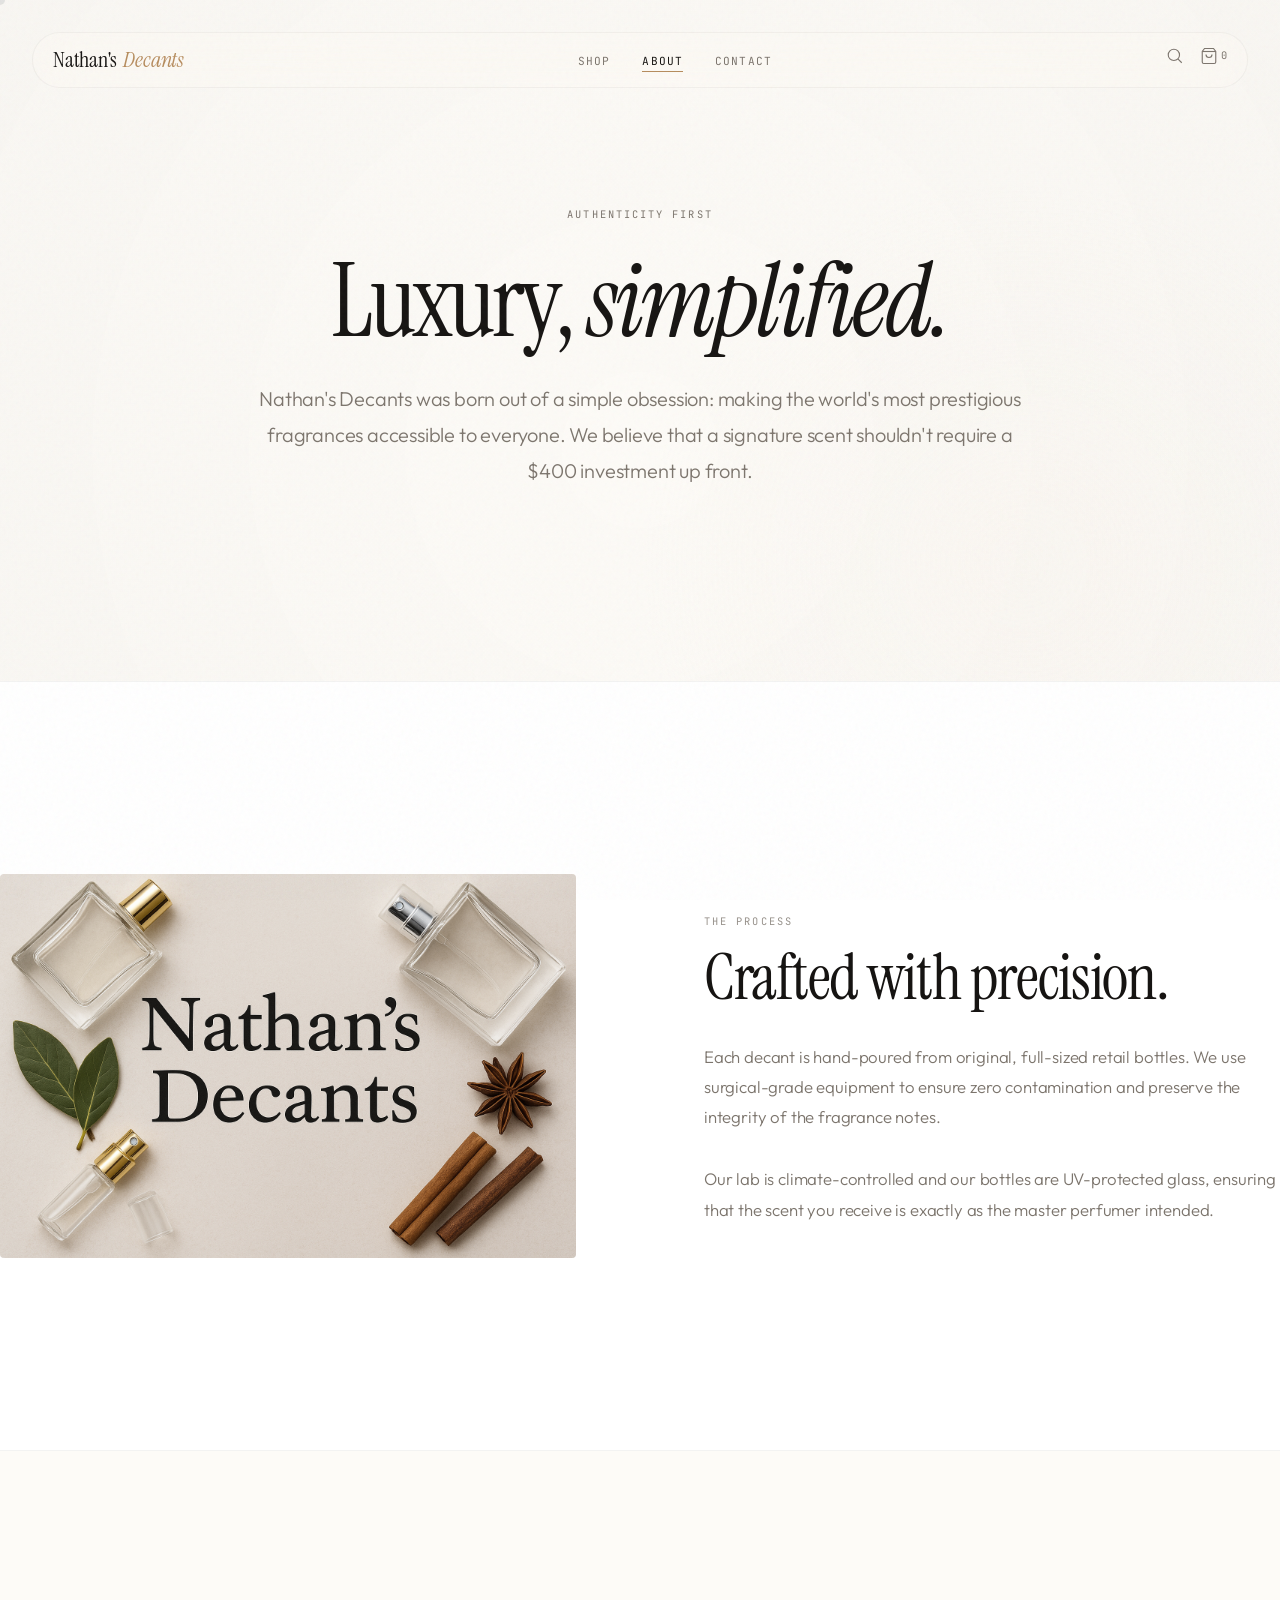
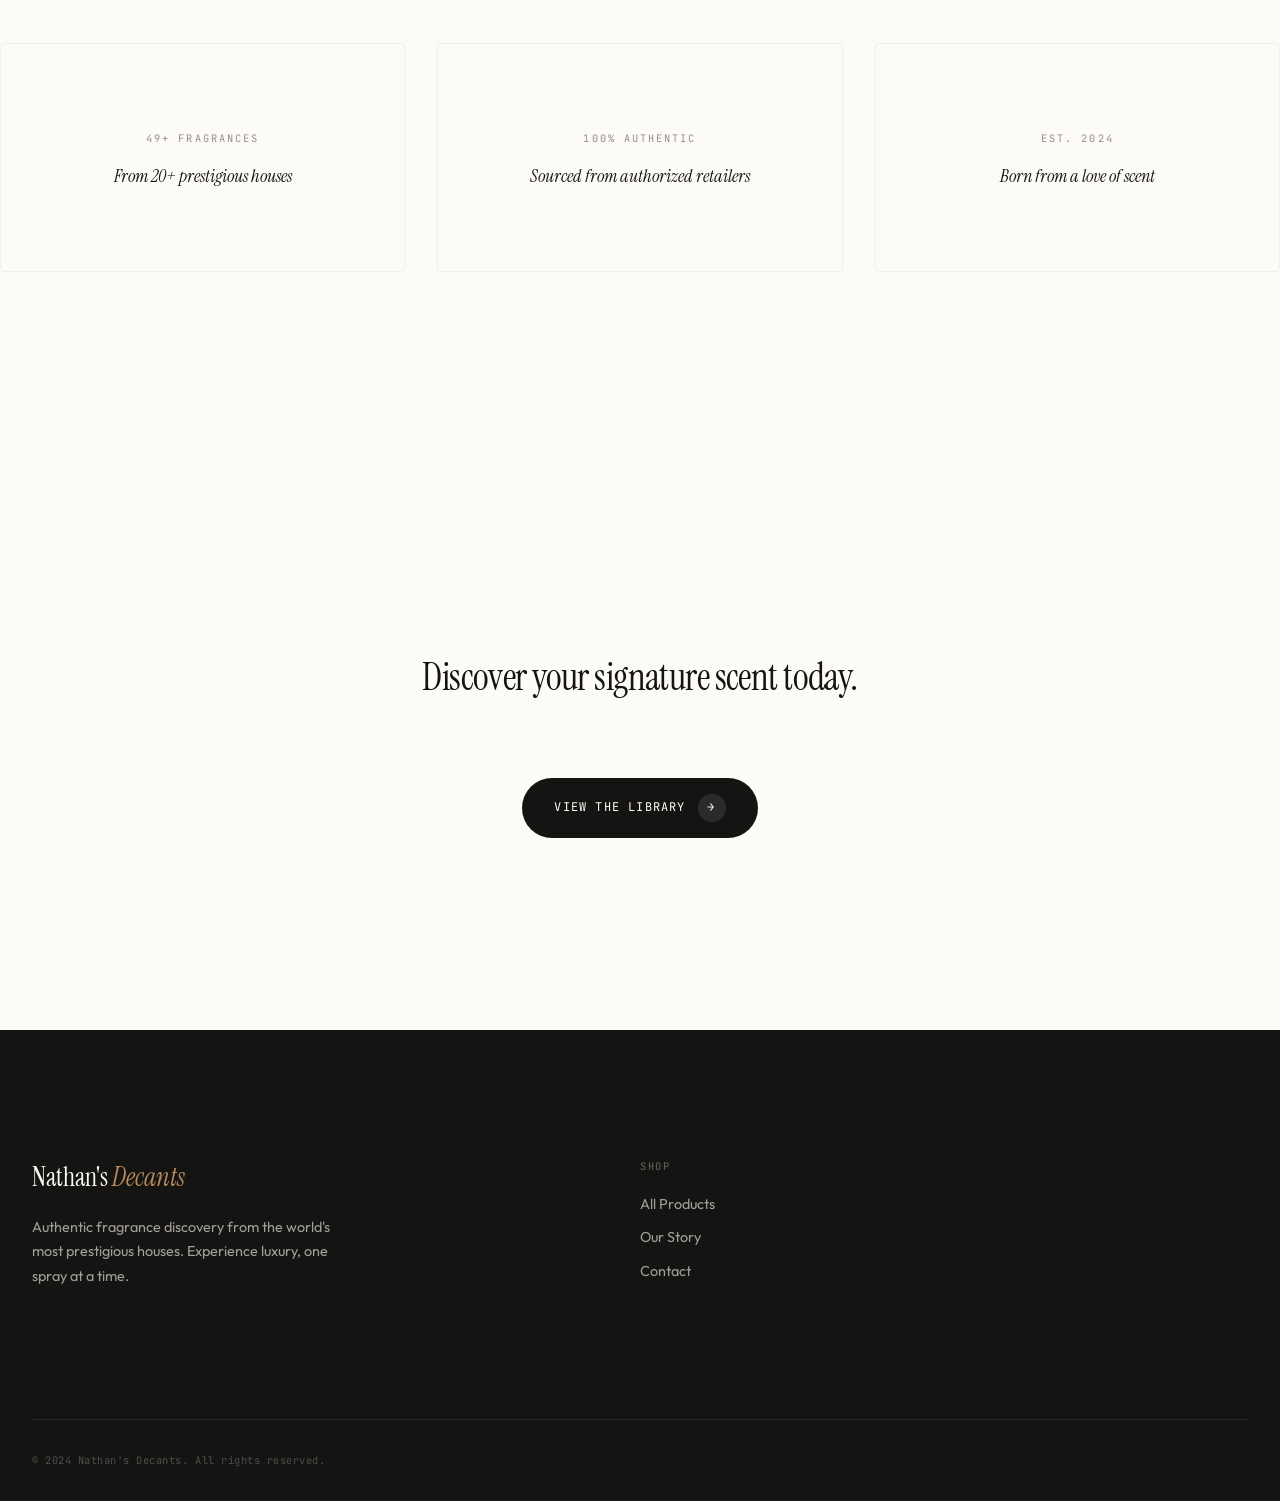
==== commit 217a5436: "Convert mock to Shopify Theme 2.0 structure" ====
--- a/about.html
+++ b/about.html
@@ -8,6 +8,7 @@
     <link rel="stylesheet" href="assets/theme.css">
 </head>
 <body>
+    <div class="custom-cursor"></div>
     <div class="ambient-orb"></div>
     <a href="#main" class="skip-link">Skip to content</a>
 
@@ -126,12 +127,6 @@
     </footer>
 
     <script src="assets/cart.js"></script>
-    <script>
-    document.addEventListener('DOMContentLoaded', () => {
-        document.getElementById('searchClose')?.addEventListener('click', () => {
-            document.getElementById('searchOverlay').classList.remove('active');
-        });
-    });
-    </script>
+    <script src="assets/theme.js"></script>
 </body>
 </html>
--- a/assets/theme.css
+++ b/assets/theme.css
@@ -25,41 +25,42 @@
   /* Warm Monochrome Palette — single accent */
   --canvas:       #FDFBF7;
   --surface:      #FFFFFF;
-  --ink:          #1a1714;
-  --ink-secondary:#8a8279;
-  --ink-tertiary: #b5aea5;
-  --border:       rgba(0,0,0,0.06);
-  --border-hover: rgba(0,0,0,0.12);
+  --ink:          #161412; /* Slightly darker for more contrast */
+  --ink-secondary:#7c756d; /* Refined earthy tone */
+  --ink-tertiary: #b0a8a0;
+  --border:       rgba(22, 20, 18, 0.05);
+  --border-hover: rgba(22, 20, 18, 0.1);
   
-  /* Single accent: Deep Amber (sat < 80%) */
-  --accent:       #c4956a;
-  --accent-hover: #a87c55;
-  --accent-soft:  #f5ece3;
+  /* Single accent: Antique Brass / Gold Leaf (sat < 80%) */
+  --accent:       #b68c5d;
+  --accent-hover: #9c754d;
+  --accent-soft:  #f8f2eb;
   
   /* Typography */
   --font-display: 'Instrument Serif', serif;
   --font-body:    'Outfit', sans-serif;
   --font-mono:    'JetBrains Mono', monospace;
   
-  /* Spacing (generous — density 4) */
+  /* Spacing (Generous - Density 4) */
   --space-xs:  0.5rem;
   --space-sm:  1rem;
   --space-md:  2rem;
-  --space-lg:  4rem;
-  --space-xl:  6rem;
-  --space-2xl: 10rem;
+  --space-lg:  5rem;  /* Increased for more white space */
+  --space-xl:  8rem;  /* Increased for more white space */
+  --space-2xl: 12rem; /* Increased for more white space */
   
-  /* Motion — fluid cubic bezier, no linear */
-  --ease-out:   cubic-bezier(0.16, 1, 0.3, 1);
-  --ease-spring: cubic-bezier(0.32, 0.72, 0, 1);
-  --duration:   0.6s;
-  --duration-fast: 0.3s;
+  /* Motion — Fluid & Architectural */
+  --ease-out:   cubic-bezier(0.2, 1, 0.3, 1);
+  --ease-in-out: cubic-bezier(0.65, 0, 0.35, 1);
+  --ease-spring: cubic-bezier(0.25, 1, 0.5, 1);
+  --duration:   0.8s;
+  --duration-fast: 0.4s;
   
   /* Layout */
-  --max-width: 1400px;
-  --radius-sm: 4px;
-  --radius-md: 8px;
-  --radius-lg: 2rem;
+  --max-width: 1440px;
+  --radius-sm: 2px; /* Sharper, more architectural corners */
+  --radius-md: 4px;
+  --radius-lg: 100px;
 }
 
 /* ═══════════════════════════════════════════════════
@@ -93,9 +94,19 @@
   inset: 0;
   z-index: 9999;
   pointer-events: none;
-  opacity: 0.025;
+  opacity: 0.035; /* Slightly more visible grain */
   background-image: url("data:image/svg+xml,%3Csvg viewBox='0 0 256 256' xmlns='http://www.w3.org/2000/svg'%3E%3Cfilter id='noise'%3E%3CfeTurbulence type='fractalNoise' baseFrequency='0.9' numOctaves='4' stitchTiles='stitch'/%3E%3C/filter%3E%3Crect width='100%25' height='100%25' filter='url(%23noise)'/%3E%3C/svg%3E");
   background-repeat: repeat;
+}
+
+/* Subtle Vignette for atmospheric depth */
+body::before {
+  content: '';
+  position: fixed;
+  inset: 0;
+  z-index: -2;
+  background: radial-gradient(circle at center, transparent 0%, rgba(22, 20, 18, 0.02) 100%);
+  pointer-events: none;
 }
 
 /* ═══════════════════════════════════════════════════
@@ -129,20 +140,22 @@
 /* Eyebrow labels */
 .eyebrow {
   font-family: var(--font-mono);
-  font-size: 0.7rem;
-  text-transform: uppercase;
-  letter-spacing: 0.15em;
+  font-size: 0.65rem;
+  text-transform: uppercase;
+  letter-spacing: 0.2em; /* Wider tracking for luxury feel */
   color: var(--ink-secondary);
   display: inline-block;
+  opacity: 0.8;
 }
 
 /* Body */
 .body-text {
-  max-width: 65ch;
+  max-width: 60ch;
   color: var(--ink-secondary);
-  font-size: 1rem;
-  line-height: 1.7;
+  font-size: 1.05rem;
+  line-height: 1.8;
   font-weight: 300;
+  letter-spacing: -0.01em;
 }
 
 a {
@@ -166,6 +179,18 @@
   max-width: var(--max-width);
   margin: 0 auto;
   padding: 0 var(--space-md);
+}
+
+.visually-hidden {
+  position: absolute !important;
+  width: 1px !important;
+  height: 1px !important;
+  padding: 0 !important;
+  margin: -1px !important;
+  overflow: hidden !important;
+  clip: rect(0, 0, 0, 0) !important;
+  white-space: nowrap !important;
+  border: 0 !important;
 }
 
 .section-gap {
@@ -185,8 +210,21 @@
   left: 0;
   right: 0;
   z-index: 100;
+  padding: var(--space-md) var(--space-md);
+  transition: all var(--duration) var(--ease-out);
+}
+
+/* Compact header on scroll */
+.site-header.scrolled {
   padding: var(--space-sm) var(--space-md);
-  transition: all var(--duration) var(--ease-out);
+}
+
+.site-header.scrolled .header-pill {
+  background: rgba(253, 251, 247, 0.6);
+  backdrop-filter: blur(32px) saturate(2);
+  -webkit-backdrop-filter: blur(32px) saturate(2);
+  box-shadow: 0 10px 40px -10px rgba(22, 20, 18, 0.05);
+  border-color: rgba(22, 20, 18, 0.08);
 }
 
 .header-pill {
@@ -195,12 +233,12 @@
   display: flex;
   justify-content: space-between;
   align-items: center;
-  padding: 0.75rem 1.5rem;
-  background: rgba(253, 251, 247, 0.7);
-  backdrop-filter: blur(20px) saturate(1.4);
-  -webkit-backdrop-filter: blur(20px) saturate(1.4);
-  border: 1px solid var(--border);
-  border-radius: 100px;
+  padding: 0.6rem 1.25rem;
+  background: rgba(253, 251, 247, 0.4);
+  backdrop-filter: blur(24px) saturate(1.8);
+  -webkit-backdrop-filter: blur(24px) saturate(1.8);
+  border: 1px solid rgba(22, 20, 18, 0.04);
+  border-radius: var(--radius-lg);
   transition: all var(--duration) var(--ease-out);
 }
 
@@ -210,14 +248,18 @@
 
 .logo {
   font-family: var(--font-display);
-  font-size: 1.4rem;
+  font-size: 1.35rem;
   color: var(--ink);
   white-space: nowrap;
+  letter-spacing: -0.01em;
+  font-weight: 300;
 }
 
 .logo em {
   font-style: italic;
+  font-weight: 400;
   color: var(--accent);
+  margin-left: 0.15rem;
 }
 
 .main-nav ul {
@@ -451,11 +493,12 @@
   position: relative;
   overflow: hidden;
   cursor: pointer;
-  transition: transform var(--duration) var(--ease-spring);
+  transition: transform var(--duration) var(--ease-spring),
+              filter var(--duration) var(--ease-out);
 }
 
 .product-card:hover {
-  transform: translateY(-4px);
+  transform: translateY(-8px);
 }
 
 .product-card__image {
@@ -467,7 +510,14 @@
   align-items: center;
   justify-content: center;
   padding: var(--space-md);
-  transition: background 0.3s var(--ease-out);
+  transition: background 0.4s var(--ease-out),
+              box-shadow 0.4s var(--ease-out);
+  overflow: hidden;
+}
+
+.product-card:hover .product-card__image {
+  background: #fdfcfb;
+  box-shadow: 0 30px 60px -20px rgba(22, 20, 18, 0.08); /* Soft expansive shadow */
 }
 
 .product-grid .product-card:nth-child(1) .product-card__image {
@@ -491,14 +541,26 @@
 }
 
 .product-card__info {
-  padding: var(--space-sm) 0;
+  padding: 1.25rem 0;
+}
+
+.product-card__vendor {
+  display: block;
+  font-family: var(--font-mono);
+  font-size: 0.6rem;
+  text-transform: uppercase;
+  letter-spacing: 0.15em;
+  color: var(--ink-secondary);
+  margin-bottom: 0.4rem;
+  opacity: 0.7;
 }
 
 .product-card__title {
   font-family: var(--font-body);
-  font-size: 0.95rem;
+  font-size: 1rem;
   font-weight: 500;
   margin-bottom: 0.25rem;
+  letter-spacing: -0.01em;
 }
 
 .product-card__price {
@@ -714,14 +776,15 @@
    ═══════════════════════════════════════════════════ */
 .reveal {
   opacity: 0;
-  transform: translateY(20px);
-  transition: opacity 0.8s var(--ease-out),
-              transform 0.8s var(--ease-out);
+  transform: translateY(30px) scale(0.995);
+  transition: opacity 1.2s var(--ease-out),
+              transform 1.2s var(--ease-out);
+  transition-delay: 0.1s;
 }
 
 .reveal.visible {
   opacity: 1;
-  transform: translateY(0);
+  transform: translateY(0) scale(1);
 }
 
 /* Staggered children */
@@ -1050,13 +1113,16 @@
 }
 
 .search-box {
-  background: var(--surface);
+  background: rgba(253, 251, 247, 0.88);
+  backdrop-filter: blur(32px) saturate(1.5);
+  -webkit-backdrop-filter: blur(32px) saturate(1.5);
+  border: 1px solid rgba(255, 255, 255, 0.65);
   border-radius: var(--radius-md);
   width: min(640px, calc(100vw - 2rem));
-  box-shadow: 0 24px 64px rgba(0,0,0,0.2);
+  box-shadow: 0 24px 64px rgba(0,0,0,0.18), 0 0 0 1px rgba(0,0,0,0.04);
   overflow: hidden;
   transform: translateY(-12px);
-  transition: transform 0.3s var(--ease-out);
+  transition: transform 0.35s var(--ease-out);
 }
 
 .search-overlay.active .search-box {
@@ -1977,3 +2043,386 @@
 @media (max-width: 768px) {
   .newsletter-section--enhanced { grid-template-columns: 1fr; }
 }
+
+/* ═══════════════════════════════════════════════════
+   33. SEARCH TRENDING — Quick links when empty
+   ═══════════════════════════════════════════════════ */
+.search-trending {
+  padding: var(--space-sm) var(--space-md) var(--space-md);
+  border-top: 1px solid var(--border);
+}
+
+.search-trending-label {
+  font-family: var(--font-mono);
+  font-size: 0.6rem;
+  text-transform: uppercase;
+  letter-spacing: 0.12em;
+  color: var(--ink-tertiary);
+  margin-bottom: 0.75rem;
+}
+
+.search-trending-pills {
+  display: flex;
+  flex-wrap: wrap;
+  gap: 0.4rem;
+}
+
+.search-trending-pill {
+  display: inline-flex;
+  align-items: center;
+  padding: 0.35rem 0.85rem;
+  border: 1px solid var(--border);
+  border-radius: 100px;
+  font-family: var(--font-mono);
+  font-size: 0.62rem;
+  text-transform: uppercase;
+  letter-spacing: 0.08em;
+  color: var(--ink-secondary);
+  cursor: pointer;
+  background: transparent;
+  transition: all 0.2s var(--ease-out);
+  text-decoration: none;
+}
+
+.search-trending-pill:hover {
+  border-color: var(--ink);
+  color: var(--ink);
+  background: var(--canvas);
+}
+
+/* ═══════════════════════════════════════════════════
+   34. CART DRAWER — Slide-out panel
+   ═══════════════════════════════════════════════════ */
+.cart-drawer-backdrop {
+  position: fixed;
+  inset: 0;
+  z-index: 400;
+  background: rgba(26, 23, 20, 0.45);
+  backdrop-filter: blur(4px);
+  -webkit-backdrop-filter: blur(4px);
+  opacity: 0;
+  pointer-events: none;
+  transition: opacity 0.4s var(--ease-out);
+}
+
+.cart-drawer-backdrop.active {
+  opacity: 1;
+  pointer-events: all;
+}
+
+.cart-drawer {
+  position: fixed;
+  top: 0;
+  right: 0;
+  bottom: 0;
+  z-index: 401;
+  width: min(420px, 100vw);
+  background: rgba(253, 251, 247, 0.94);
+  backdrop-filter: blur(40px) saturate(1.4);
+  -webkit-backdrop-filter: blur(40px) saturate(1.4);
+  border-left: 1px solid rgba(0,0,0,0.08);
+  display: flex;
+  flex-direction: column;
+  transform: translateX(100%);
+  transition: transform 0.45s var(--ease-out);
+  overflow: hidden;
+}
+
+.cart-drawer.active {
+  transform: translateX(0);
+}
+
+.cart-drawer-header {
+  display: flex;
+  justify-content: space-between;
+  align-items: center;
+  padding: 1.5rem var(--space-md);
+  border-bottom: 1px solid var(--border);
+  flex-shrink: 0;
+}
+
+.cart-drawer-header-left {
+  display: flex;
+  align-items: baseline;
+  gap: 0.5rem;
+}
+
+.cart-drawer-title {
+  font-family: var(--font-display);
+  font-size: 1.4rem;
+  color: var(--ink);
+  font-style: italic;
+}
+
+.cart-drawer-count {
+  font-family: var(--font-mono);
+  font-size: 0.62rem;
+  text-transform: uppercase;
+  letter-spacing: 0.1em;
+  color: var(--ink-tertiary);
+}
+
+.cart-drawer-close {
+  background: none;
+  border: none;
+  cursor: pointer;
+  color: var(--ink-secondary);
+  padding: 4px;
+  transition: color 0.2s var(--ease-out);
+  display: flex;
+  align-items: center;
+}
+
+.cart-drawer-close:hover {
+  color: var(--ink);
+}
+
+.cart-drawer-body {
+  flex: 1;
+  overflow-y: auto;
+  overscroll-behavior: contain;
+}
+
+.cart-drawer-empty {
+  display: flex;
+  flex-direction: column;
+  align-items: center;
+  justify-content: center;
+  height: 100%;
+  min-height: 300px;
+  padding: var(--space-xl) var(--space-md);
+  text-align: center;
+  gap: var(--space-sm);
+}
+
+.cart-drawer-empty svg {
+  opacity: 0.12;
+}
+
+.cart-drawer-empty h3 {
+  font-family: var(--font-body);
+  font-size: 1.1rem;
+  font-weight: 500;
+  color: var(--ink);
+}
+
+.cart-drawer-empty p {
+  color: var(--ink-secondary);
+  font-size: 0.85rem;
+}
+
+.cart-drawer-item {
+  display: grid;
+  grid-template-columns: 68px 1fr auto;
+  gap: 0.875rem;
+  align-items: start;
+  padding: var(--space-sm) var(--space-md);
+  border-bottom: 1px solid var(--border);
+}
+
+.cart-drawer-item:first-child {
+  border-top: 1px solid var(--border);
+}
+
+.cart-drawer-item-img {
+  width: 68px;
+  height: 84px;
+  background: #fbf9f6;
+  border-radius: var(--radius-sm);
+  display: flex;
+  align-items: center;
+  justify-content: center;
+  overflow: hidden;
+  padding: 0.35rem;
+  flex-shrink: 0;
+}
+
+.cart-drawer-item-img img {
+  max-width: 100%;
+  max-height: 100%;
+  object-fit: contain;
+}
+
+.cart-drawer-item-info {
+  display: flex;
+  flex-direction: column;
+  gap: 0.15rem;
+  padding-top: 0.15rem;
+}
+
+.cart-drawer-item-vendor {
+  font-family: var(--font-mono);
+  font-size: 0.58rem;
+  text-transform: uppercase;
+  letter-spacing: 0.12em;
+  color: var(--accent);
+}
+
+.cart-drawer-item-title {
+  font-size: 0.88rem;
+  font-weight: 500;
+  line-height: 1.3;
+  color: var(--ink);
+}
+
+.cart-drawer-item-variant {
+  font-family: var(--font-mono);
+  font-size: 0.62rem;
+  color: var(--ink-tertiary);
+}
+
+.cart-drawer-item-controls {
+  display: flex;
+  align-items: center;
+  gap: 0.35rem;
+  margin-top: 0.6rem;
+}
+
+.cart-drawer-qty-btn {
+  width: 24px;
+  height: 24px;
+  border: 1px solid var(--border);
+  background: transparent;
+  border-radius: 50%;
+  cursor: pointer;
+  display: flex;
+  align-items: center;
+  justify-content: center;
+  font-size: 0.9rem;
+  color: var(--ink);
+  line-height: 1;
+  transition: all 0.2s var(--ease-out);
+}
+
+.cart-drawer-qty-btn:hover {
+  border-color: var(--ink);
+  background: var(--ink);
+  color: var(--canvas);
+}
+
+.cart-drawer-qty-display {
+  font-family: var(--font-mono);
+  font-size: 0.75rem;
+  min-width: 16px;
+  text-align: center;
+  color: var(--ink);
+}
+
+.cart-drawer-remove {
+  background: none;
+  border: none;
+  color: var(--ink-tertiary);
+  cursor: pointer;
+  font-family: var(--font-mono);
+  font-size: 0.58rem;
+  text-transform: uppercase;
+  letter-spacing: 0.08em;
+  margin-left: 0.25rem;
+  transition: color 0.2s var(--ease-out);
+  padding: 0;
+}
+
+.cart-drawer-remove:hover {
+  color: var(--ink);
+}
+
+.cart-drawer-item-price {
+  font-family: var(--font-mono);
+  font-size: 0.82rem;
+  color: var(--ink);
+  padding-top: 0.15rem;
+  white-space: nowrap;
+}
+
+.cart-drawer-footer {
+  padding: var(--space-md);
+  border-top: 1px solid var(--border);
+  flex-shrink: 0;
+}
+
+.cart-drawer-summary {
+  display: flex;
+  flex-direction: column;
+  gap: 0.45rem;
+  margin-bottom: 0.75rem;
+}
+
+.cart-drawer-summary-row {
+  display: flex;
+  justify-content: space-between;
+  align-items: center;
+  font-size: 0.875rem;
+}
+
+.cart-drawer-summary-row .label {
+  color: var(--ink-secondary);
+}
+
+.cart-drawer-summary-row.total {
+  font-weight: 600;
+  font-size: 1rem;
+  padding-top: 0.6rem;
+  border-top: 1px solid var(--border);
+  margin-top: 0.25rem;
+}
+
+.cart-drawer-shipping-note {
+  font-family: var(--font-mono);
+  font-size: 0.6rem;
+  text-transform: uppercase;
+  letter-spacing: 0.08em;
+  color: var(--ink-tertiary);
+  text-align: center;
+  margin-bottom: 0.875rem;
+}
+
+.cart-drawer-view-bag {
+  display: block;
+  text-align: center;
+  font-family: var(--font-mono);
+  font-size: 0.62rem;
+  text-transform: uppercase;
+  letter-spacing: 0.1em;
+  color: var(--ink-secondary);
+  margin-top: 0.75rem;
+  transition: color 0.2s var(--ease-out);
+}
+
+.cart-drawer-view-bag:hover {
+  color: var(--ink);
+}
+
+@media (max-width: 480px) {
+  .cart-drawer { width: 100vw; }
+}
+
+/* ═══════════════════════════════════════════════════
+   18. CUSTOM CURSOR
+   ═══════════════════════════════════════════════════ */
+.custom-cursor {
+  position: fixed;
+  width: 10px;
+  height: 10px;
+  background: var(--ink);
+  border-radius: 50%;
+  pointer-events: none;
+  z-index: 10000;
+  transform: translate(-50%, -50%);
+  mix-blend-mode: difference;
+  transition: width 0.3s var(--ease-out),
+              height 0.3s var(--ease-out),
+              background 0.3s var(--ease-out),
+              opacity 0.3s var(--ease-out);
+}
+
+.custom-cursor.hover {
+  width: 40px;
+  height: 40px;
+  background: transparent;
+  border: 1px solid var(--accent);
+  mix-blend-mode: normal;
+}
+
+@media (hover: none) {
+  .custom-cursor { display: none; }
+}
